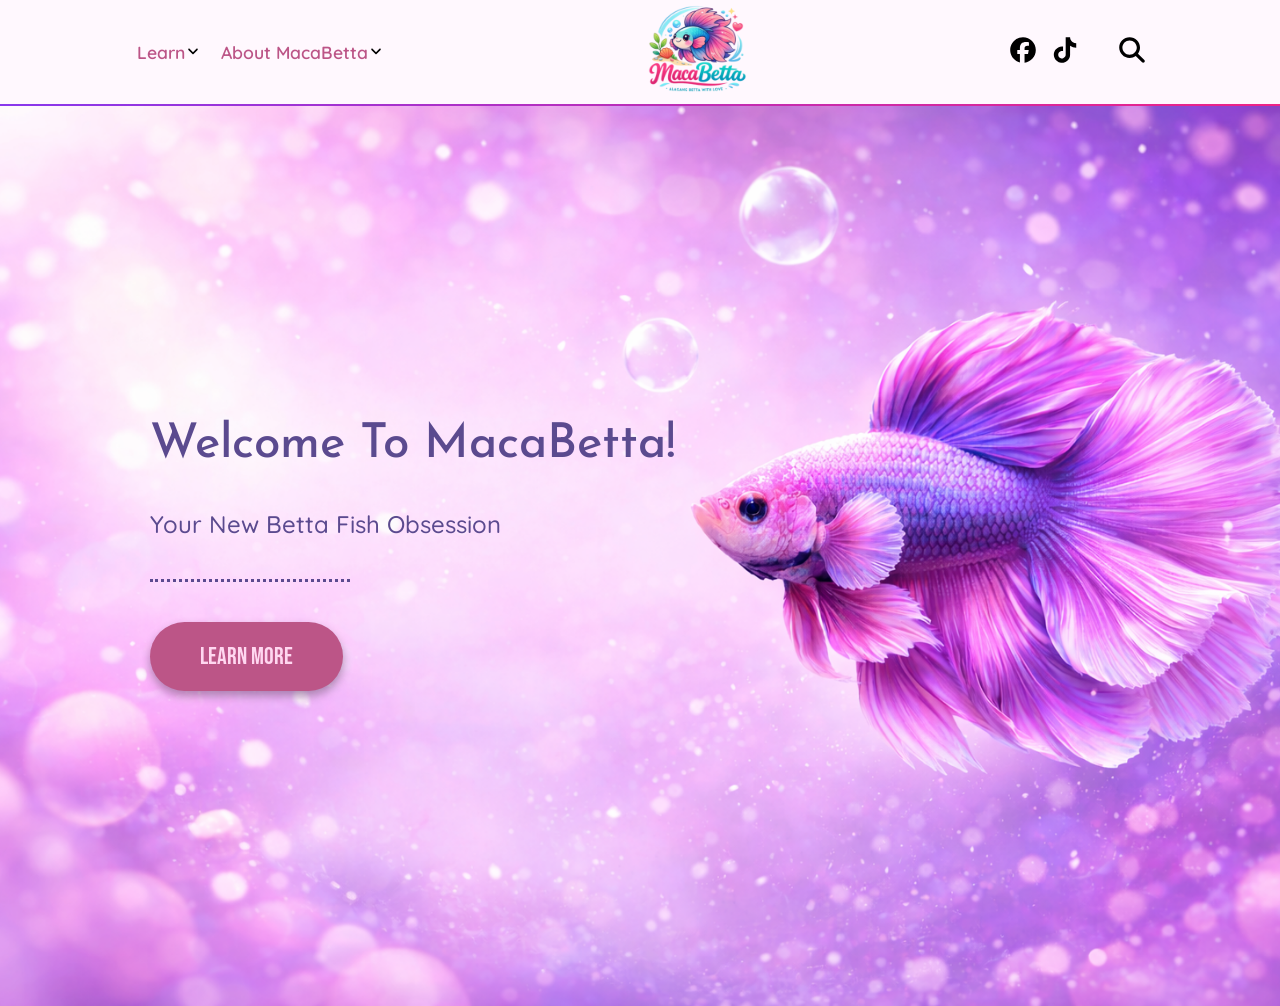
==== index.html @ 2a03c8c3 "further style" ====
<!DOCTYPE html>
<html lang="en">

<head>
  <meta charset="UTF-8">
  <meta name="viewport" content="width=device-width, initial-scale=1.0">
  <title>MacaBetta | Your Betta Fish Obsession!</title>
  <link rel="preconnect" href="https://fonts.googleapis.com">
  <link rel="preconnect" href="https://fonts.gstatic.com" crossorigin>
  <link rel="preconnect" href="https://fonts.googleapis.com">
  <link rel="preconnect" href="https://fonts.gstatic.com" crossorigin>
  <link rel="preconnect" href="https://fonts.googleapis.com">
  <link rel="preconnect" href="https://fonts.gstatic.com" crossorigin>
  <link
    href="https://fonts.googleapis.com/css2?family=Bebas+Neue&family=Fredoka:wght@300..700&family=Josefin+Sans:ital,wght@0,100..700;1,100..700&family=Poppins:ital,wght@0,100;0,200;0,300;0,400;0,500;0,600;0,700;0,800;0,900;1,100;1,200;1,300;1,400;1,500;1,600;1,700;1,800;1,900&family=Quicksand:wght@300..700&display=swap"
    rel="stylesheet">
  <link rel="stylesheet" href="style.css">
</head>

<body>
  <header>
    <div class="header-left-items-cont">
      <div class="learn-flex-cont">
        <div class="header-left-item-one">Learn</div>
        <div class="dropdown-icon"><img src="assets/icons/angle-down-solid-full.svg" alt="Dropdown Icon"></div>
      </div>
      <div class="about-macabetta-flex-cont">
        <div class="header-left-item-two">About MacaBetta</div>
        <div class="dropdown-icon"><img src="assets/icons/angle-down-solid-full.svg" alt="Dropdown Icon"></div>
      </div>
    </div>
    <a href="index.html"><img src="assets/images/MacaBettaLogo.png" alt="MacaBetta Logo" class="logo"></a>
    <div class="header-right-items-cont">
      <a href="https://www.facebook.com/macabettacutie" target="_blank" class="header-right-item-one"><img
          src="assets/icons/facebook-brands-solid-full.svg" alt="MacaBetta Facebook"></a>
      <a href="https://www.tiktok.com/@macabetta" target="_blank" class="header-right-item-two"><img
          src="assets/icons/tiktok-brands-solid-full.svg" alt="MacaBetta TikTok"></a>
      <a href="#" class="header-right-item-three"><img src="assets/icons/magnifying-glass-solid-full.svg"
          alt="Search"></a>
    </div>
  </header>
  <div class="gradient-under-header"></div>
  <section class="hero">
    <h1>Welcome To MacaBetta!</h1>
    <h3>Your New Betta Fish Obsession</h3>
    <div class="dotted"></div>
    <a class="button" href="index.html">Learn More</a>
  </section>

  <script src="script.js"></script>
  </link>
</body>

</html>
---- style.css ----
* {
  padding: 0;
  margin: 0;
  box-sizing: border-box;
  border: 0x solid red;
}

:root {
  --light-pink: #ffd7f0;
  --dark-pink: #bc5587;
  --light-purple: #C7B6F2;
  --dark-purple: #5B4A8F;
  --light-blue: #A8C7F7;
  --dark-blue: #315d9f;
  --light-turquoise: #BEE9F7;
  --dark-turquoise: #3d7f95;
  --off-white-blue: #F8F9FF;
  --off-white-pink: #FFF8FE;
  --off-white-yellow: #FFFFF8;
  --hot-pink: #ee2385;
  --hot-purple: #8837ec;
}

a {
  color: var(--light-pink);
  transition: color 0.5s;
  text-decoration: none;
}

a:hover {
  color: var(--dark-pink);
}

header {
  background-color: var(--off-white-pink);
  font-family: "Quicksand";
  font-weight: 600;
  font-size: 1.1rem;
}

.header-left-item-one,
.header-left-item-two {
  color: var(--dark-pink);
}

header,
.header-left-items-cont,
.header-right-items-cont {
  display: flex;
  flex-direction: row;
  align-items: center;
  justify-content: space-around;
}

.learn-flex-cont,
.about-macabetta-flex-cont {
  display: flex;
  flex-direction: row;
  align-items: center;
  justify-content: center;
  margin: 0 10px;
}

.dropdown-icon {
  width: 1rem;
}

.logo {
  max-width: 100px;
}

.header-right-item-one,
.header-right-item-two,
.header-right-item-three {
  width: 2rem;
  margin: 5px;
}

.header-right-item-three {
  margin-left: 30px;
}

.gradient-under-header {
  width: 100vw;
  height: 2px;
  background: linear-gradient(to right, var(--hot-purple), var(--hot-pink))
}

.hero {
  width: 100%;
  min-height: 100vh;
  background-image: url("assets/images/MacaBettaHeroImage.png");
  background-size: cover;
  background-position: center;
  background-repeat: no-repeat;
  display: flex;
  flex-direction: column;
  align-items: flex-start;
  justify-content: center;
}

.hero h1,
.hero h3,
.hero .button,
.dotted {
  margin: 20px 20px 20px 150px;
}

h1 {
  font-size: 3rem;
  font-family: "Josefin Sans";
  color: var(--dark-purple);
  font-weight: 500;
}

h3 {
  font-size: 1.5rem;
  font-family: "Quicksand";
  color: var(--dark-purple);
  font-weight: 500;
}

.dotted {
  border-top: 3px dotted var(--dark-purple);
  width: 200px;

}

.button {
  font-size: 1.5rem;
  font-family: "Bebas Neue";
  padding: 20px 50px;
  border-radius: 99px;
  background-color: var(--dark-pink);
  transition: background-color 0.5s;
  box-shadow: 0 5px 10px rgba(0, 0, 0, 0.3);
}

.button:hover {
  background-color: var(--light-pink);
}

@media (max-width: 768px) {
  header {
    flex-direction: column;
  }
}
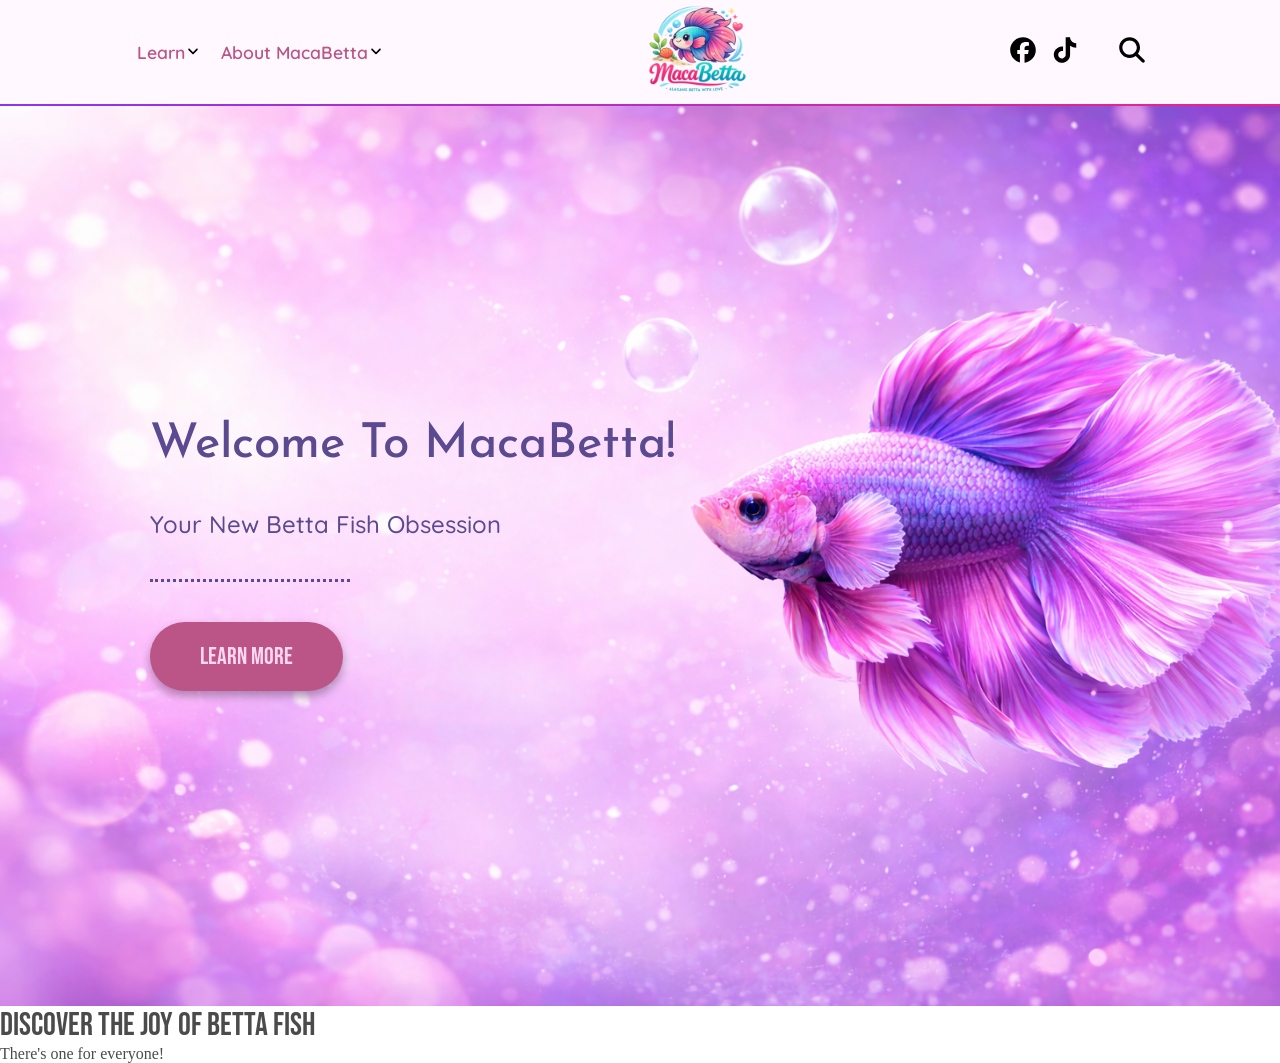
==== commit 9e92afc3: "update some things" ====
--- a/index.html
+++ b/index.html
@@ -46,6 +46,10 @@
     <div class="dotted"></div>
     <a class="button" href="index.html">Learn More</a>
   </section>
+  <section class="welcome-text siplme-flex">
+    <h2>Discover The Joy Of Betta Fish</h2>
+    <p>There's one for everyone!</p>
+  </section>
 
   <script src="script.js"></script>
   </link>
--- a/style.css
+++ b/style.css
@@ -113,11 +113,23 @@
   font-weight: 500;
 }
 
+h2 {
+  font-size: 2rem;
+  font-family: "Bebas Neue";
+  font-weight: 100;
+  color: rgb(75, 75, 75);
+}
+
 h3 {
   font-size: 1.5rem;
   font-family: "Quicksand";
   color: var(--dark-purple);
   font-weight: 500;
+}
+
+p {
+  font-family: "Fredoka";
+  color: rgb(75, 75, 75);
 }
 
 .dotted {
@@ -140,6 +152,19 @@
   background-color: var(--light-pink);
 }
 
+.simple-flex {
+  display: flex;
+  flex-direction: column;
+  align-items: center;
+  justify-content: space-around;
+  margin: 100px;
+}
+
+
+
+
+
+
 @media (max-width: 768px) {
   header {
     flex-direction: column;
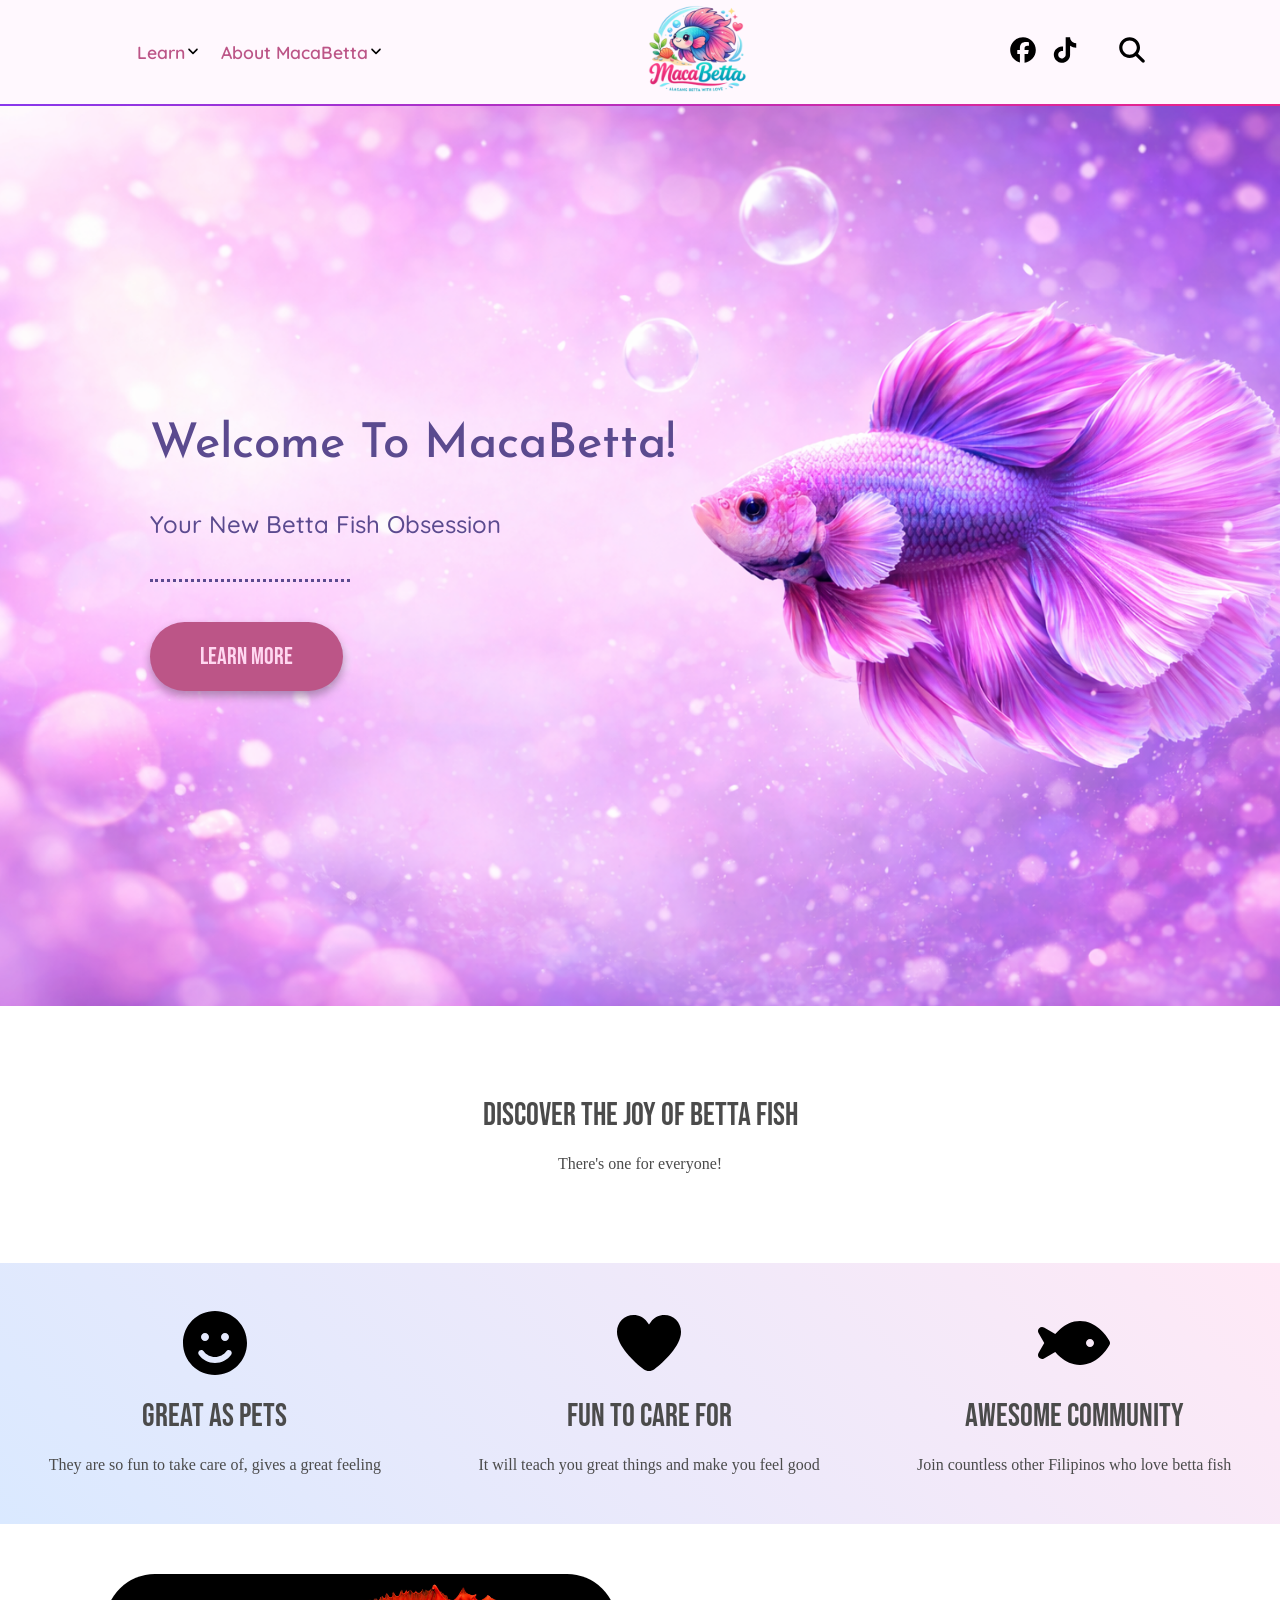
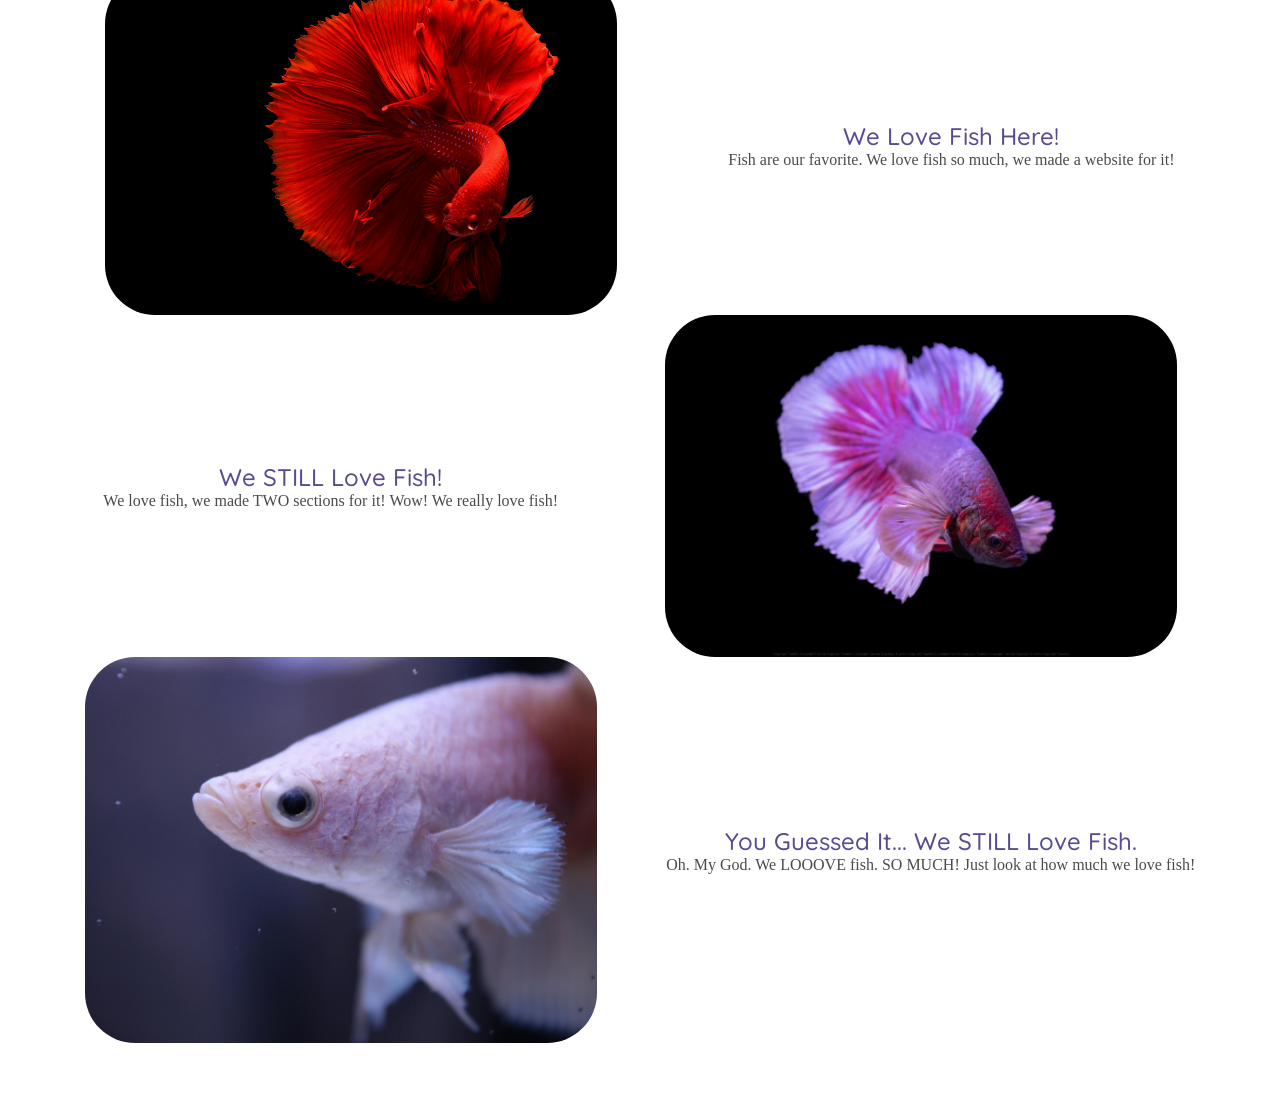
==== commit 59f2e103: "style homepage more" ====
--- a/index.html
+++ b/index.html
@@ -46,9 +46,49 @@
     <div class="dotted"></div>
     <a class="button" href="index.html">Learn More</a>
   </section>
-  <section class="welcome-text siplme-flex">
+  <section class="welcome-text flex-column">
     <h2>Discover The Joy Of Betta Fish</h2>
     <p>There's one for everyone!</p>
+  </section>
+  <section class="three-icons-section flex-row">
+    <div class="icon-one-cont">
+      <img src="assets/icons/face-smile-solid-full.svg" alt="Fish Icon" class="three-icons-section-icon">
+      <h2>Great As Pets</h2>
+      <p>They are so fun to take care of, gives a great feeling</p>
+    </div>
+    <div class="icon-two-cont">
+      <img src="assets/icons/heart-solid-full.svg" alt="Fish Icon" class="three-icons-section-icon">
+      <h2>Fun To Care For</h2>
+      <p>It will teach you great things and make you feel good</p>
+    </div>
+    <div class="icon-three-cont">
+      <img src="assets/icons/fish-solid-full.svg" alt="Fish Icon" class="three-icons-section-icon">
+      <h2>Awesome Community</h2>
+      <p>Join countless other Filipinos who love betta fish</p>
+    </div>
+  </section>
+  <section class="staggered-images-section">
+    <div class="staggered-div flex-row">
+      <img src="assets/images/pexels-chevanon-1335971.jpg" alt="Betta Fish Image">
+      <div class="staggered-cont">
+        <h3>We Love Fish Here!</h3>
+        <p>Fish are our favorite. We love fish so much, we made a website for it!</p>
+      </div>
+    </div>
+    <div class="staggered-div flex-row">
+      <div class="staggered-cont">
+        <h3>We STILL Love Fish!</h3>
+        <p>We love fish, we made TWO sections for it! Wow! We really love fish!</p>
+      </div>
+      <img src="assets/images/pexels-d-minh-ha-tu-n-2147504760-29704986.jpg" alt="Betta Fish Image">
+    </div>
+    <div class="staggered-div flex-row">
+      <img src="assets/images/pexels-thomas-jasper-26345569-6856795.jpg" alt="Betta Fish Image">
+      <div class="staggered-cont">
+        <h3>You Guessed It... We STILL Love Fish.</h3>
+        <p>Oh. My God. We LOOOVE fish. SO MUCH! Just look at how much we love fish!</p>
+      </div>
+    </div>
   </section>
 
   <script src="script.js"></script>
--- a/style.css
+++ b/style.css
@@ -2,14 +2,17 @@
   padding: 0;
   margin: 0;
   box-sizing: border-box;
-  border: 0x solid red;
+  border: 0px solid red;
 }
 
 :root {
+  --very-light-pink: #ffe9f6;
   --light-pink: #ffd7f0;
   --dark-pink: #bc5587;
+  --very-light-purple: #eae1ff;
   --light-purple: #C7B6F2;
   --dark-purple: #5B4A8F;
+  --very-light-blue: #dae9ff;
   --light-blue: #A8C7F7;
   --dark-blue: #315d9f;
   --light-turquoise: #BEE9F7;
@@ -152,15 +155,60 @@
   background-color: var(--light-pink);
 }
 
-.simple-flex {
+.flex-column {
   display: flex;
   flex-direction: column;
   align-items: center;
   justify-content: space-around;
-  margin: 100px;
-}
-
-
+  text-align: center;
+}
+
+.flex-row {
+  display: flex;
+  flex-direction: row;
+  align-items: center;
+  justify-content: space-around;
+  text-align: center;
+}
+
+.welcome-text {
+  margin: 80px;
+}
+
+.welcome-text h2,
+.welcome-text p {
+  margin: 10px;
+}
+
+.icon-one-cont,
+.icon-two-cont,
+.icon-three-cont {
+  margin: 30px;
+}
+
+.icon-one-cont p,
+.icon-two-cont p,
+.icon-three-cont p {
+  margin: 20px 0;
+}
+
+.three-icons-section {
+  background: linear-gradient(45deg, var(--very-light-blue), var(--very-light-pink));
+}
+
+.three-icons-section-icon {
+  width: 5rem;
+  margin: 10px 0;
+}
+
+.staggered-images-section {
+  margin: 50px;
+}
+
+.staggered-div img {
+  width: 40vw;
+  border-radius: 50px;
+}
 
 
 
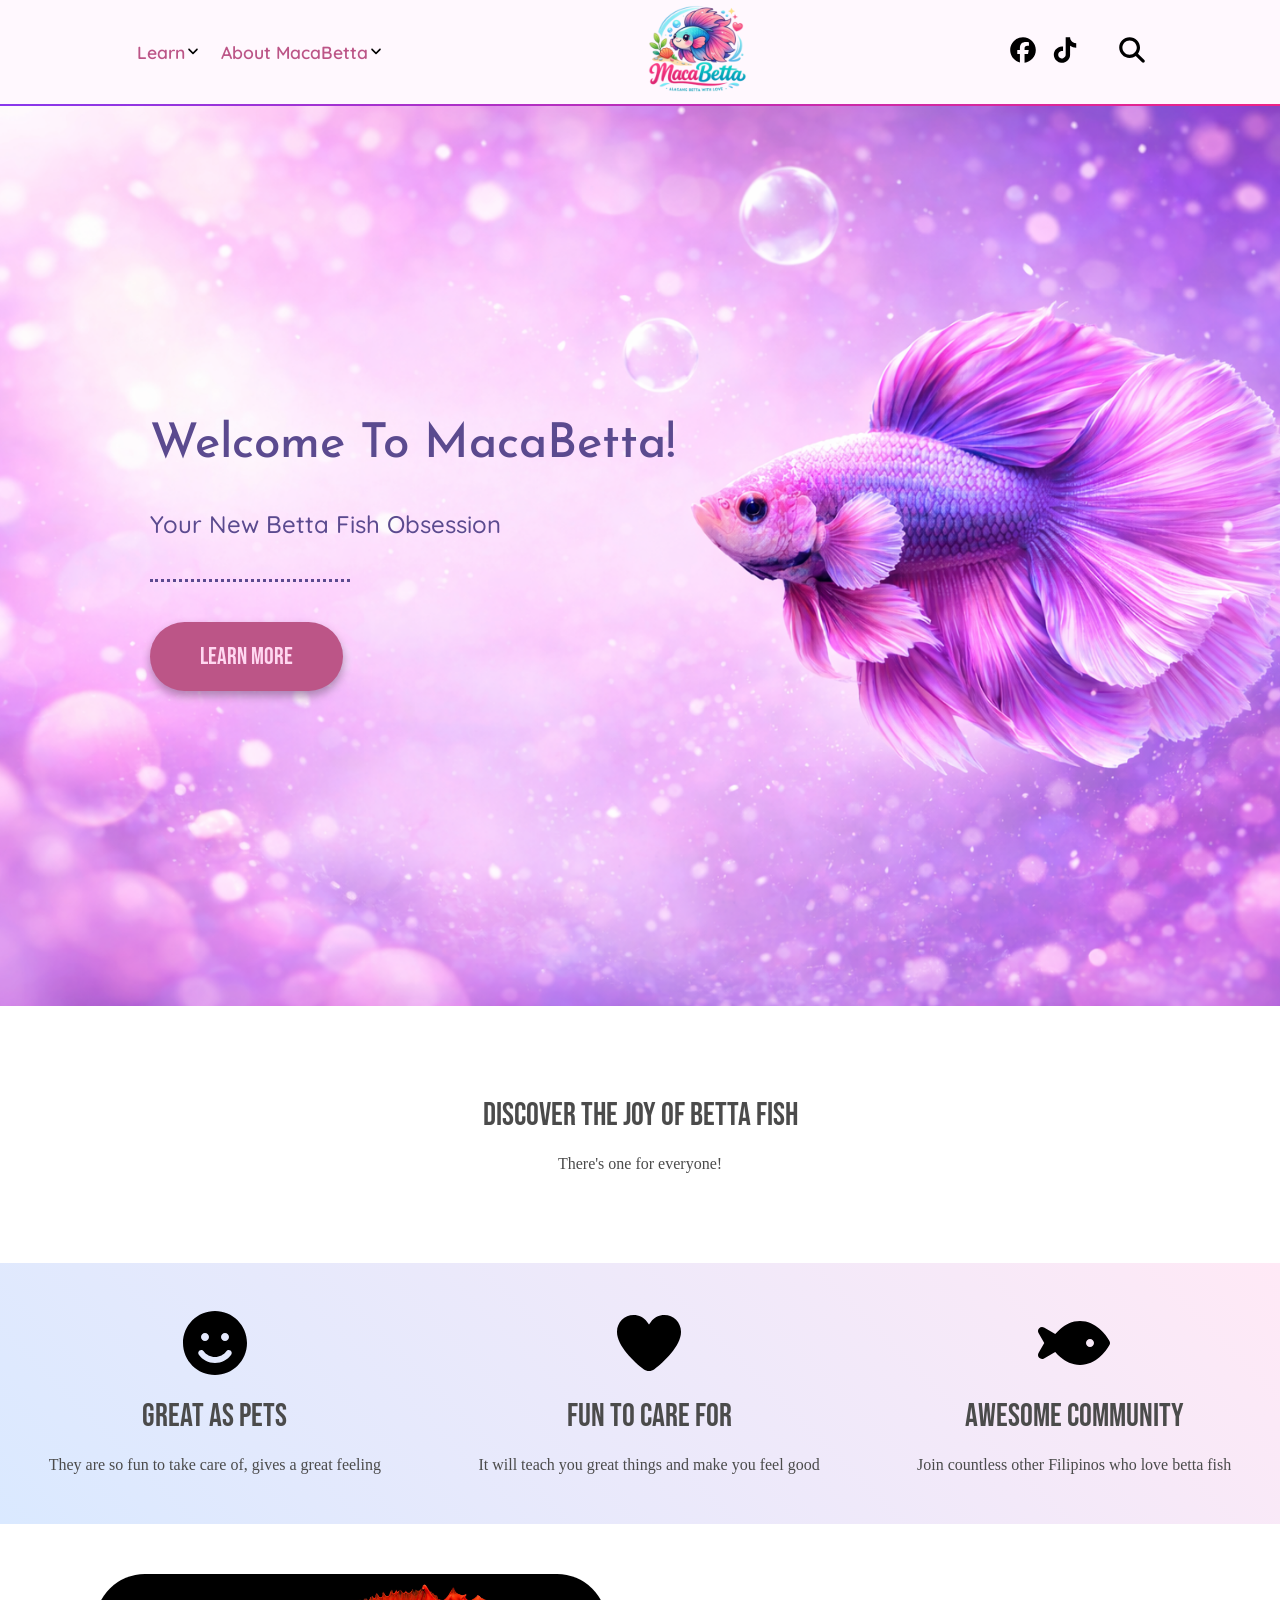
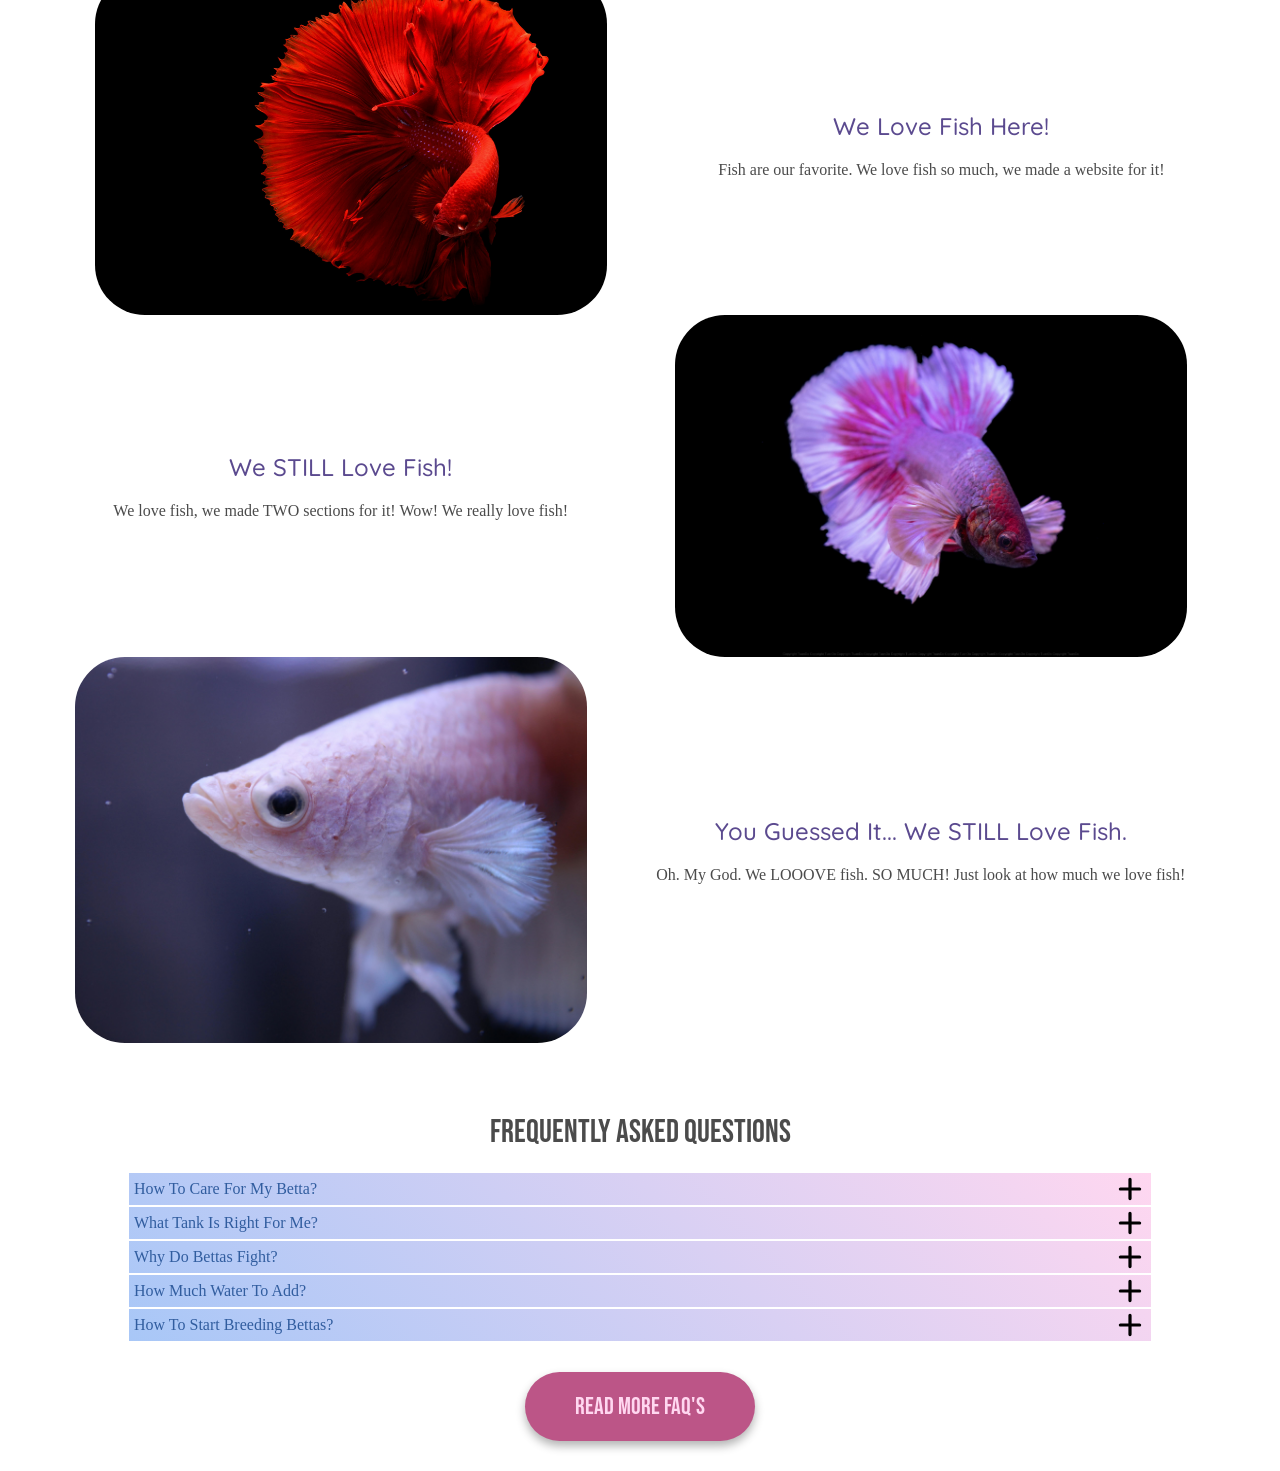
==== commit 52743305: "add faq section" ====
--- a/index.html
+++ b/index.html
@@ -71,24 +71,50 @@
     <div class="staggered-div flex-row">
       <img src="assets/images/pexels-chevanon-1335971.jpg" alt="Betta Fish Image">
       <div class="staggered-cont">
-        <h3>We Love Fish Here!</h3>
-        <p>Fish are our favorite. We love fish so much, we made a website for it!</p>
+        <h3 class="small-margin">We Love Fish Here!</h3>
+        <p class="small-margin">Fish are our favorite. We love fish so much, we made a website for it!</p>
       </div>
     </div>
     <div class="staggered-div flex-row">
       <div class="staggered-cont">
-        <h3>We STILL Love Fish!</h3>
-        <p>We love fish, we made TWO sections for it! Wow! We really love fish!</p>
+        <h3 class="small-margin">We STILL Love Fish!</h3>
+        <p class="small-margin">We love fish, we made TWO sections for it! Wow! We really love fish!</p>
       </div>
       <img src="assets/images/pexels-d-minh-ha-tu-n-2147504760-29704986.jpg" alt="Betta Fish Image">
     </div>
     <div class="staggered-div flex-row">
       <img src="assets/images/pexels-thomas-jasper-26345569-6856795.jpg" alt="Betta Fish Image">
       <div class="staggered-cont">
-        <h3>You Guessed It... We STILL Love Fish.</h3>
-        <p>Oh. My God. We LOOOVE fish. SO MUCH! Just look at how much we love fish!</p>
+        <h3 class="small-margin">You Guessed It... We STILL Love Fish.</h3>
+        <p class="small-margin">Oh. My God. We LOOOVE fish. SO MUCH! Just look at how much we love fish!</p>
       </div>
     </div>
+  </section>
+  <section class="faq-section flex-column">
+    <h2>Frequently Asked Questions</h3>
+      <div class="faq-cont">
+        <div class="faq-text-cont flex-row">
+          <h4>How To Care For My Betta?</h4>
+          <img src="assets/icons/plus-solid-full.svg" alt="Plus Sign" class="faq-icon">
+        </div>
+        <div class="faq-text-cont flex-row">
+          <h4>What Tank Is Right For Me?</h4>
+          <img src="assets/icons/plus-solid-full.svg" alt="Plus Sign" class="faq-icon">
+        </div>
+        <div class="faq-text-cont flex-row">
+          <h4>Why Do Bettas Fight?</h4>
+          <img src="assets/icons/plus-solid-full.svg" alt="Plus Sign" class="faq-icon">
+        </div>
+        <div class="faq-text-cont flex-row">
+          <h4>How Much Water To Add?</h4>
+          <img src="assets/icons/plus-solid-full.svg" alt="Plus Sign" class="faq-icon">
+        </div>
+        <div class="faq-text-cont flex-row">
+          <h4>How To Start Breeding Bettas?</h4>
+          <img src="assets/icons/plus-solid-full.svg" alt="Plus Sign" class="faq-icon">
+        </div>
+      </div>
+      <a href="#" class="faq-button button">Read More FAQ's</a>
   </section>
 
   <script src="script.js"></script>
--- a/style.css
+++ b/style.css
@@ -86,7 +86,7 @@
 .gradient-under-header {
   width: 100vw;
   height: 2px;
-  background: linear-gradient(to right, var(--hot-purple), var(--hot-pink))
+  background: linear-gradient(to right, var(--hot-purple), var(--hot-pink));
 }
 
 .hero {
@@ -128,6 +128,12 @@
   font-family: "Quicksand";
   color: var(--dark-purple);
   font-weight: 500;
+}
+
+h4 {
+  font-family: "Poppins";
+  font-weight: 400;
+  color: var(--dark-blue);
 }
 
 p {
@@ -210,6 +216,39 @@
   border-radius: 50px;
 }
 
+.small-margin {
+  margin: 20px;
+}
+
+.faq-section h2 {
+  margin: 20px;
+}
+
+.faq-cont {
+  background: linear-gradient(45deg, var(--light-blue), var(--light-pink));
+  width: 80vw;
+  text-align: start;
+}
+
+.faq-icon {
+  width: 2rem;
+}
+
+.faq-text-cont {
+  justify-content: space-between;
+  border: 1px solid white;
+}
+
+.faq-text-cont h4,
+.faq-text-cont img {
+  margin: 0 5px;
+}
+
+
+.faq-button {
+  margin: 30px;
+}
+
 
 
 
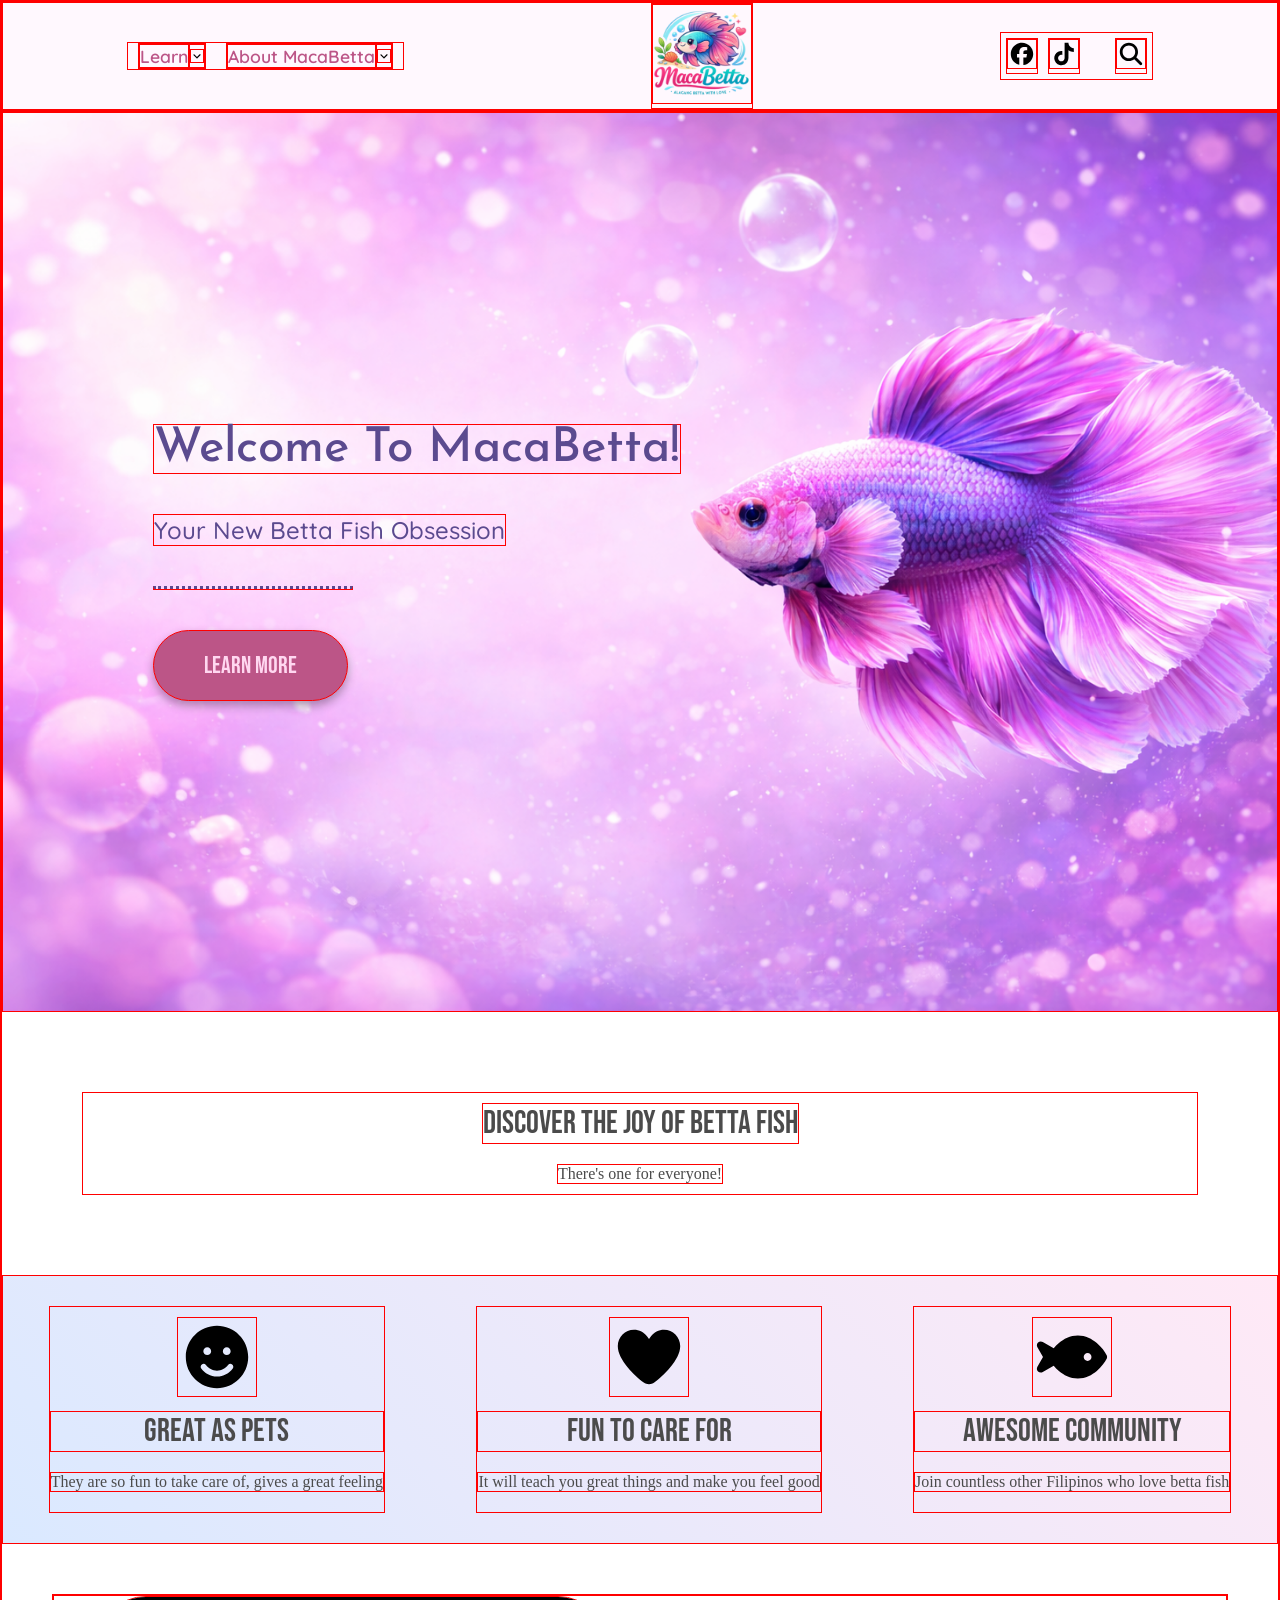
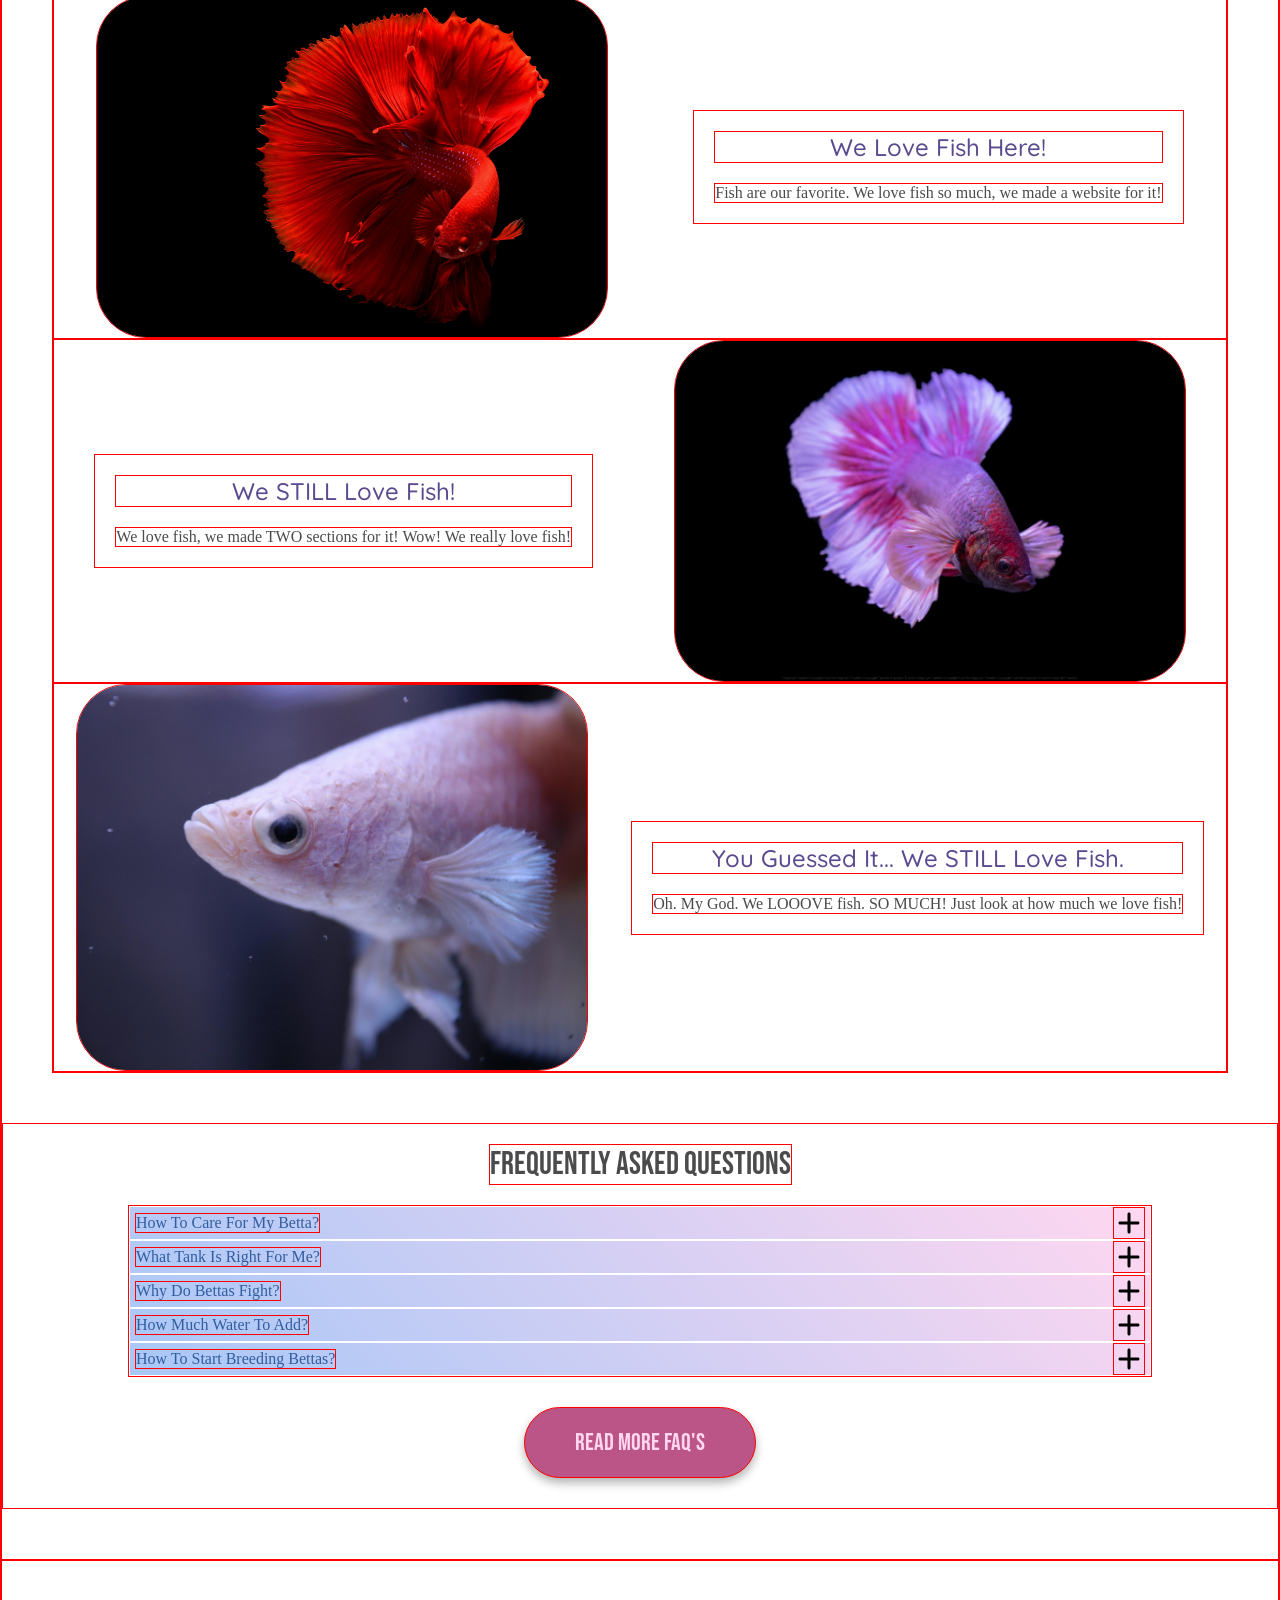
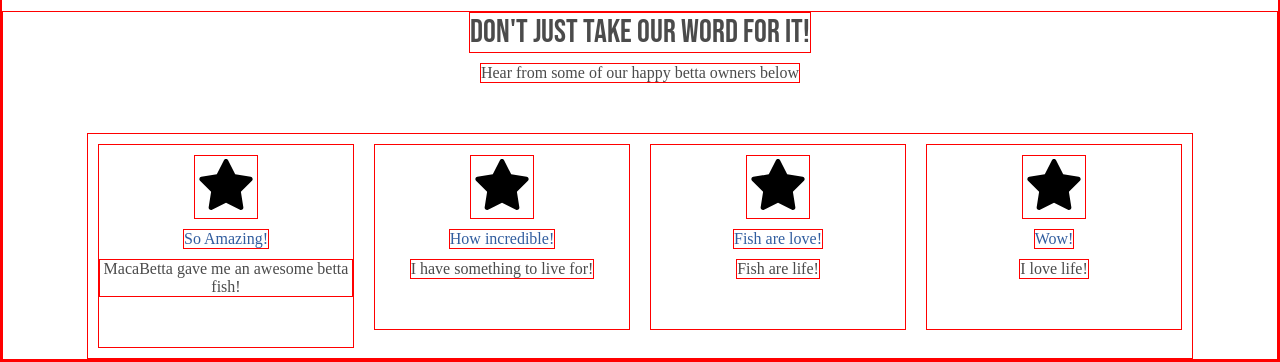
==== commit 2960789f: "create testimonial section" ====
--- a/index.html
+++ b/index.html
@@ -116,6 +116,33 @@
       </div>
       <a href="#" class="faq-button button">Read More FAQ's</a>
   </section>
+  <div class="space-between-sections"></div>
+  <section class="testimonials flex-column">
+    <h2>Don't Just Take Our Word For It!</h2>
+    <p>Hear from some of our happy betta owners below</p>
+    <div class="testimonials-reviews flex-row">
+      <div class="review flex-column">
+        <img src="assets/icons/star-solid-full.svg" alt="Star Icon" class="review-star-icon">
+        <h4>So Amazing!</h4>
+        <p>MacaBetta gave me an awesome betta fish!</p>
+      </div>
+      <div class="review flex-column">
+        <img src="assets/icons/star-solid-full.svg" alt="Star Icon" class="review-star-icon">
+        <h4>How incredible!</h4>
+        <p>I have something to live for!</p>
+      </div>
+      <div class="review flex-column">
+        <img src="assets/icons/star-solid-full.svg" alt="Star Icon" class="review-star-icon">
+        <h4>Fish are love!</h4>
+        <p>Fish are life!</p>
+      </div>
+      <div class="review flex-column">
+        <img src="assets/icons/star-solid-full.svg" alt="Star Icon" class="review-star-icon">
+        <h4>Wow!</h4>
+        <p>I love life!</p>
+      </div>
+    </div>
+  </section>
 
   <script src="script.js"></script>
   </link>
--- a/style.css
+++ b/style.css
@@ -2,7 +2,7 @@
   padding: 0;
   margin: 0;
   box-sizing: border-box;
-  border: 0px solid red;
+  border: 1px solid red;
 }
 
 :root {
@@ -200,6 +200,7 @@
 
 .three-icons-section {
   background: linear-gradient(45deg, var(--very-light-blue), var(--very-light-pink));
+  align-items: flex-start;
 }
 
 .three-icons-section-icon {
@@ -249,7 +250,31 @@
   margin: 30px;
 }
 
-
+.space-between-sections {
+  margin: 50px 0;
+}
+
+.review-star-icon {
+  width: 4rem;
+}
+
+.testimonials p {
+  margin-bottom: 50px;
+  margin-top: 10px;
+}
+
+.testimonials-reviews {
+  align-items: flex-start;
+}
+
+.review {
+  width: 20vw;
+  margin: 10px;
+}
+
+.review-star-icon {
+  margin: 10px;
+}
 
 
 @media (max-width: 768px) {
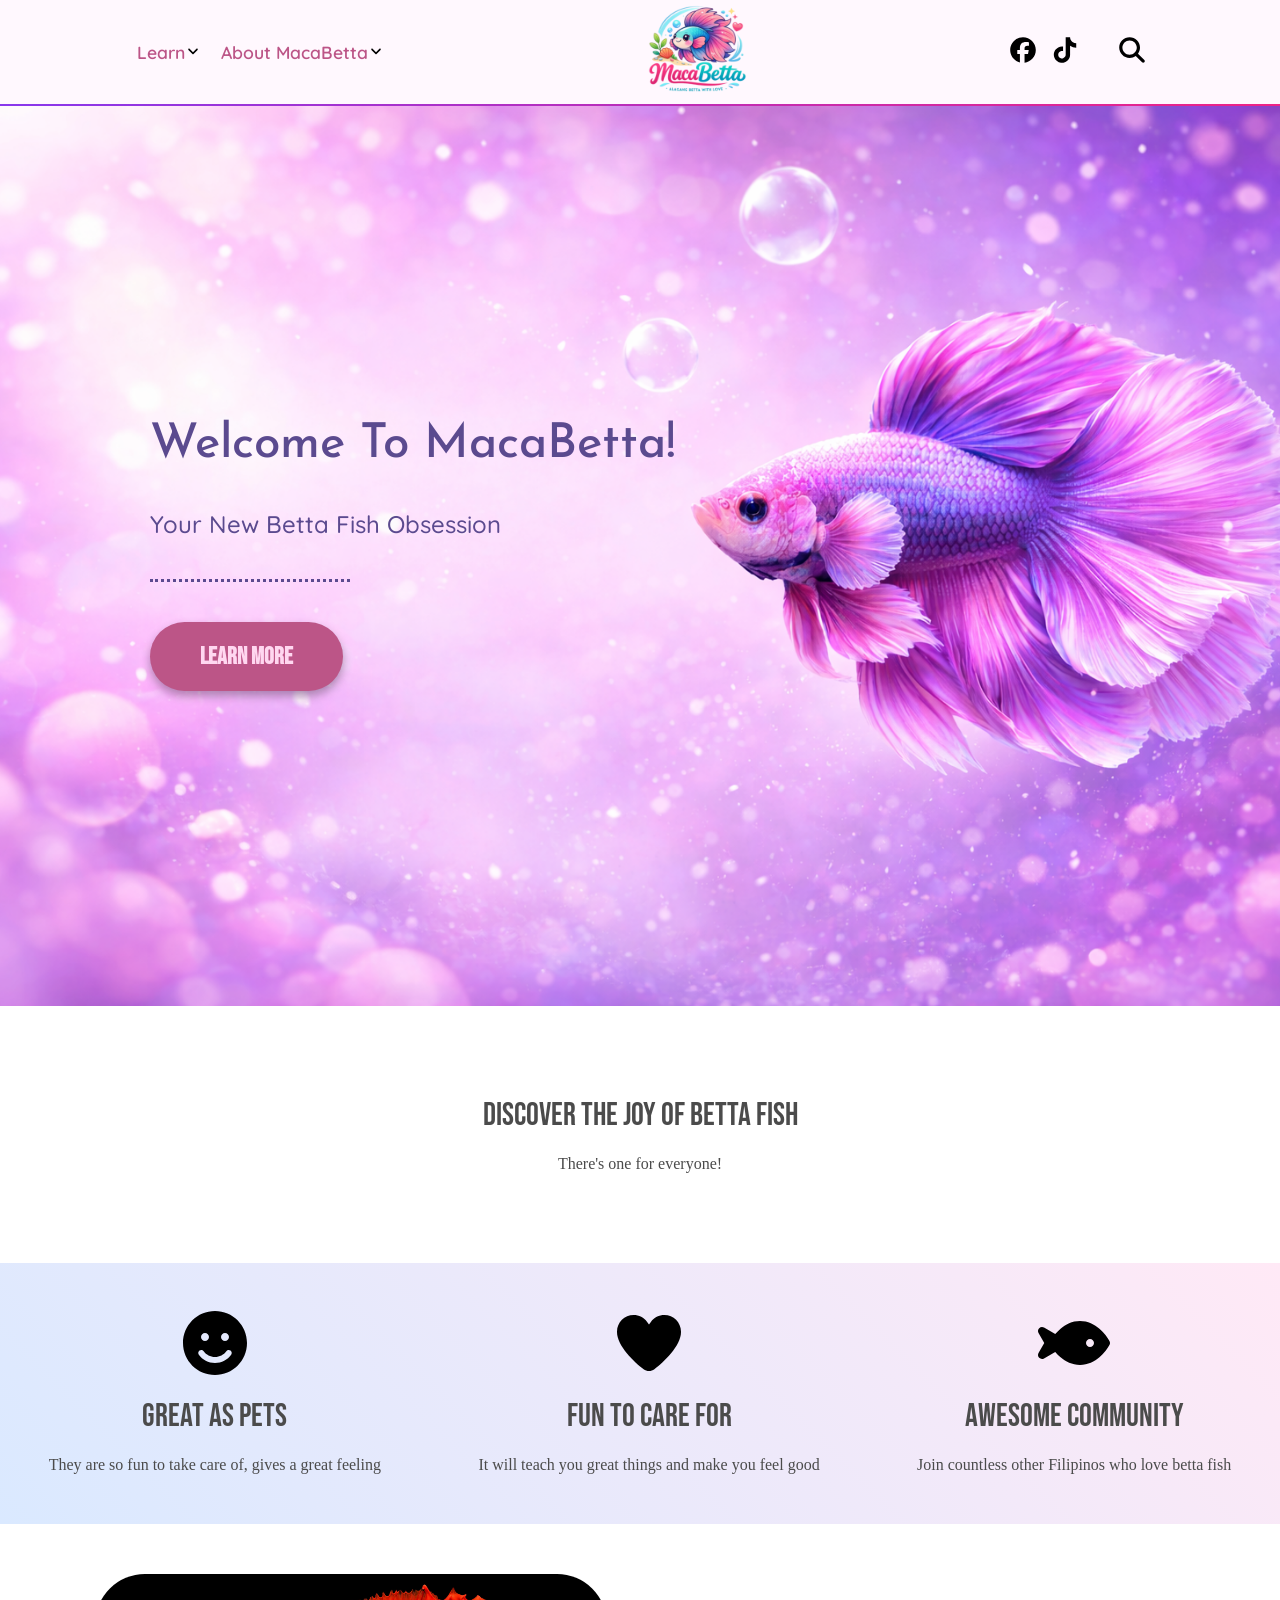
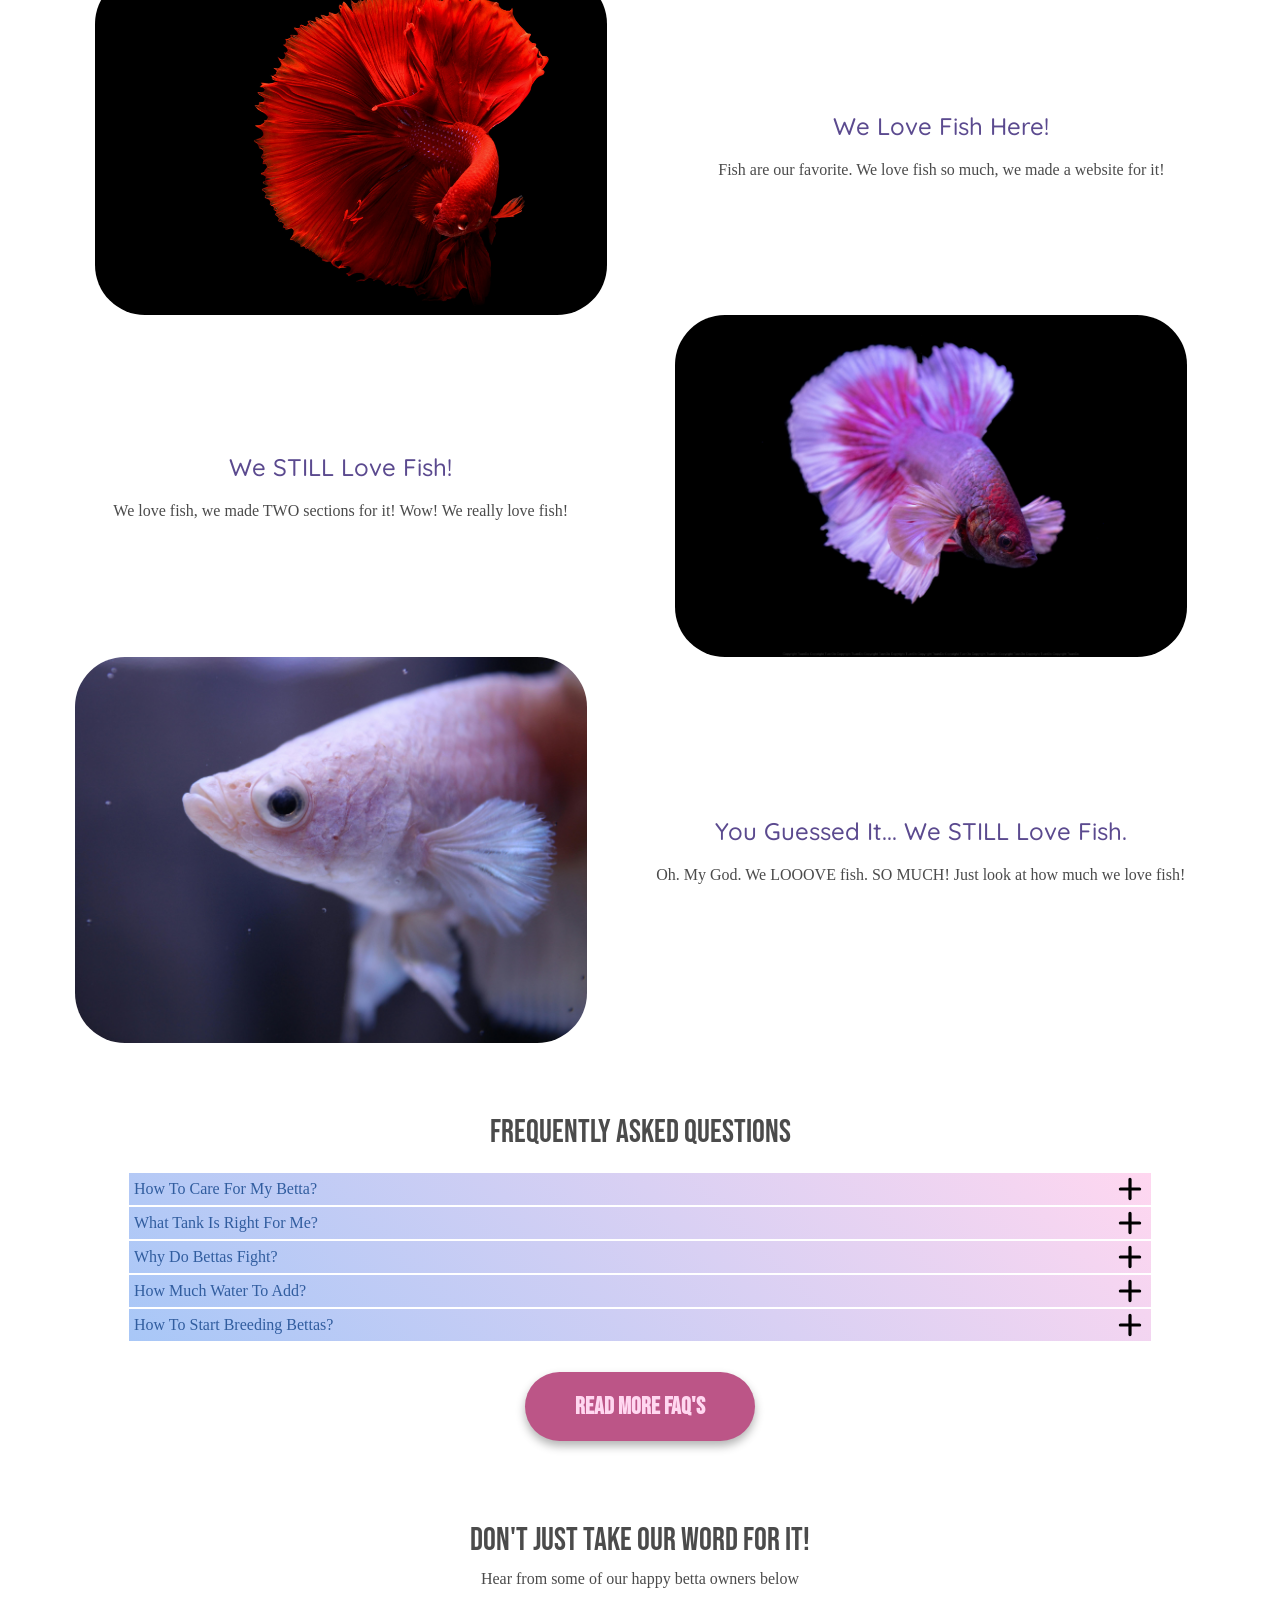
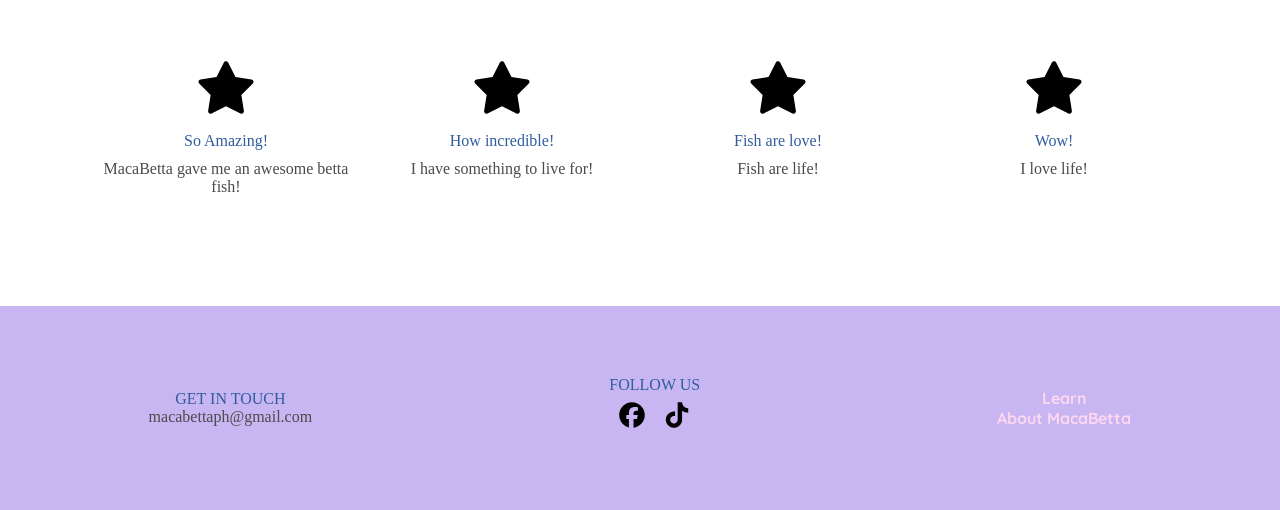
==== commit b40b2ee0: "add footer" ====
--- a/index.html
+++ b/index.html
@@ -143,6 +143,28 @@
       </div>
     </div>
   </section>
+  <div class="space-between-sections"></div>
+  <footer>
+    <div class="footer-flex-cont flex-row">
+      <div class="left-footer-cont">
+        <h4>GET IN TOUCH</h4>
+        <p>macabettaph@gmail.com</p>
+      </div>
+      <div class="middle-footer-cont">
+        <h4>FOLLOW US</h4>
+        <div class="social-cont flex-row">
+          <a href="https://www.facebook.com/macabettacutie" target="_blank" class="header-right-item-one"><img
+              src="assets/icons/facebook-brands-solid-full.svg" alt="MacaBetta Facebook"></a>
+          <a href="https://www.tiktok.com/@macabetta" target="_blank" class="header-right-item-two"><img
+              src="assets/icons/tiktok-brands-solid-full.svg" alt="MacaBetta TikTok"></a>
+        </div>
+      </div>
+      <div class="right-footer-cont flex-column">
+        <a href="#">Learn</a>
+        <a href="#">About MacaBetta</a>
+      </div>
+    </div>
+  </footer>
 
   <script src="script.js"></script>
   </link>
--- a/style.css
+++ b/style.css
@@ -2,7 +2,7 @@
   padding: 0;
   margin: 0;
   box-sizing: border-box;
-  border: 1px solid red;
+  border: 0px solid red;
 }
 
 :root {
@@ -28,6 +28,8 @@
   color: var(--light-pink);
   transition: color 0.5s;
   text-decoration: none;
+  font-family: "Quicksand";
+  font-weight: 900;
 }
 
 a:hover {
@@ -84,7 +86,6 @@
 }
 
 .gradient-under-header {
-  width: 100vw;
   height: 2px;
   background: linear-gradient(to right, var(--hot-purple), var(--hot-pink));
 }
@@ -276,6 +277,11 @@
   margin: 10px;
 }
 
+footer {
+  background-color: var(--light-purple);
+  padding: 70px 0;
+}
+
 
 @media (max-width: 768px) {
   header {
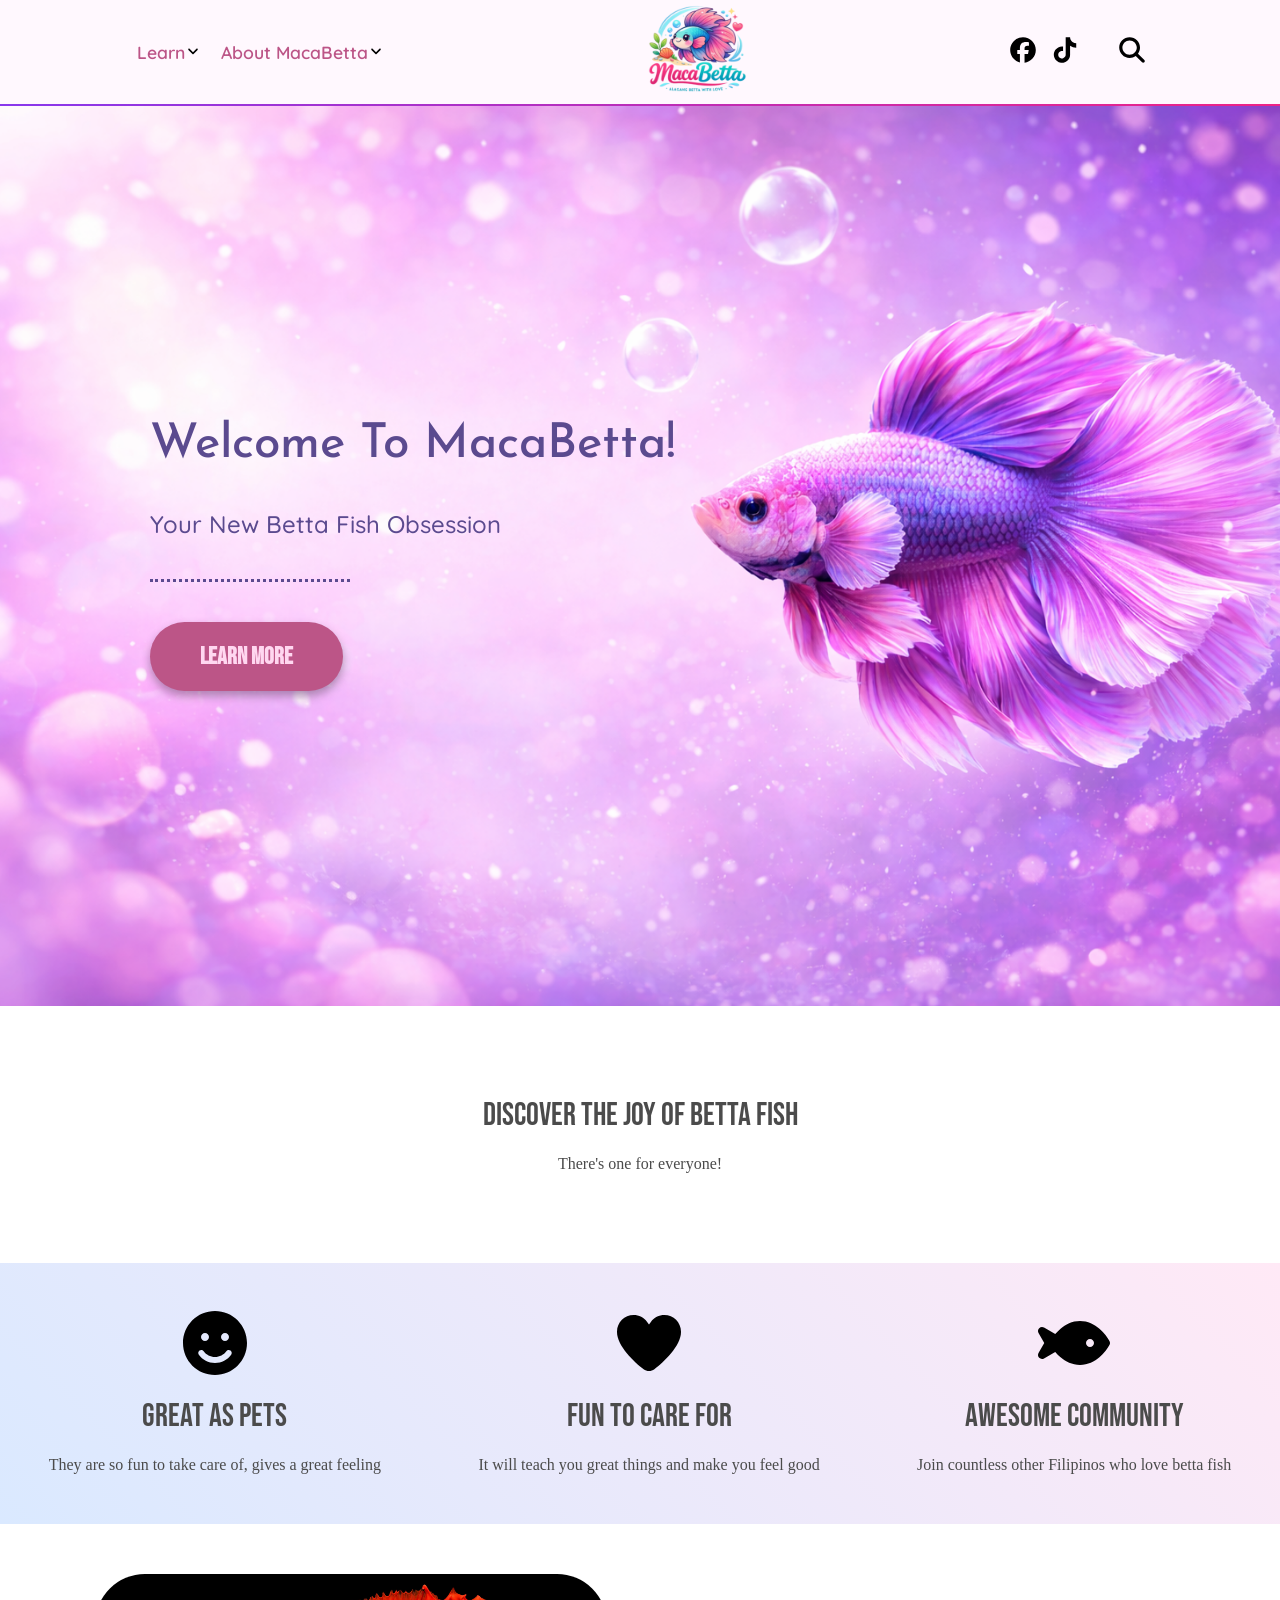
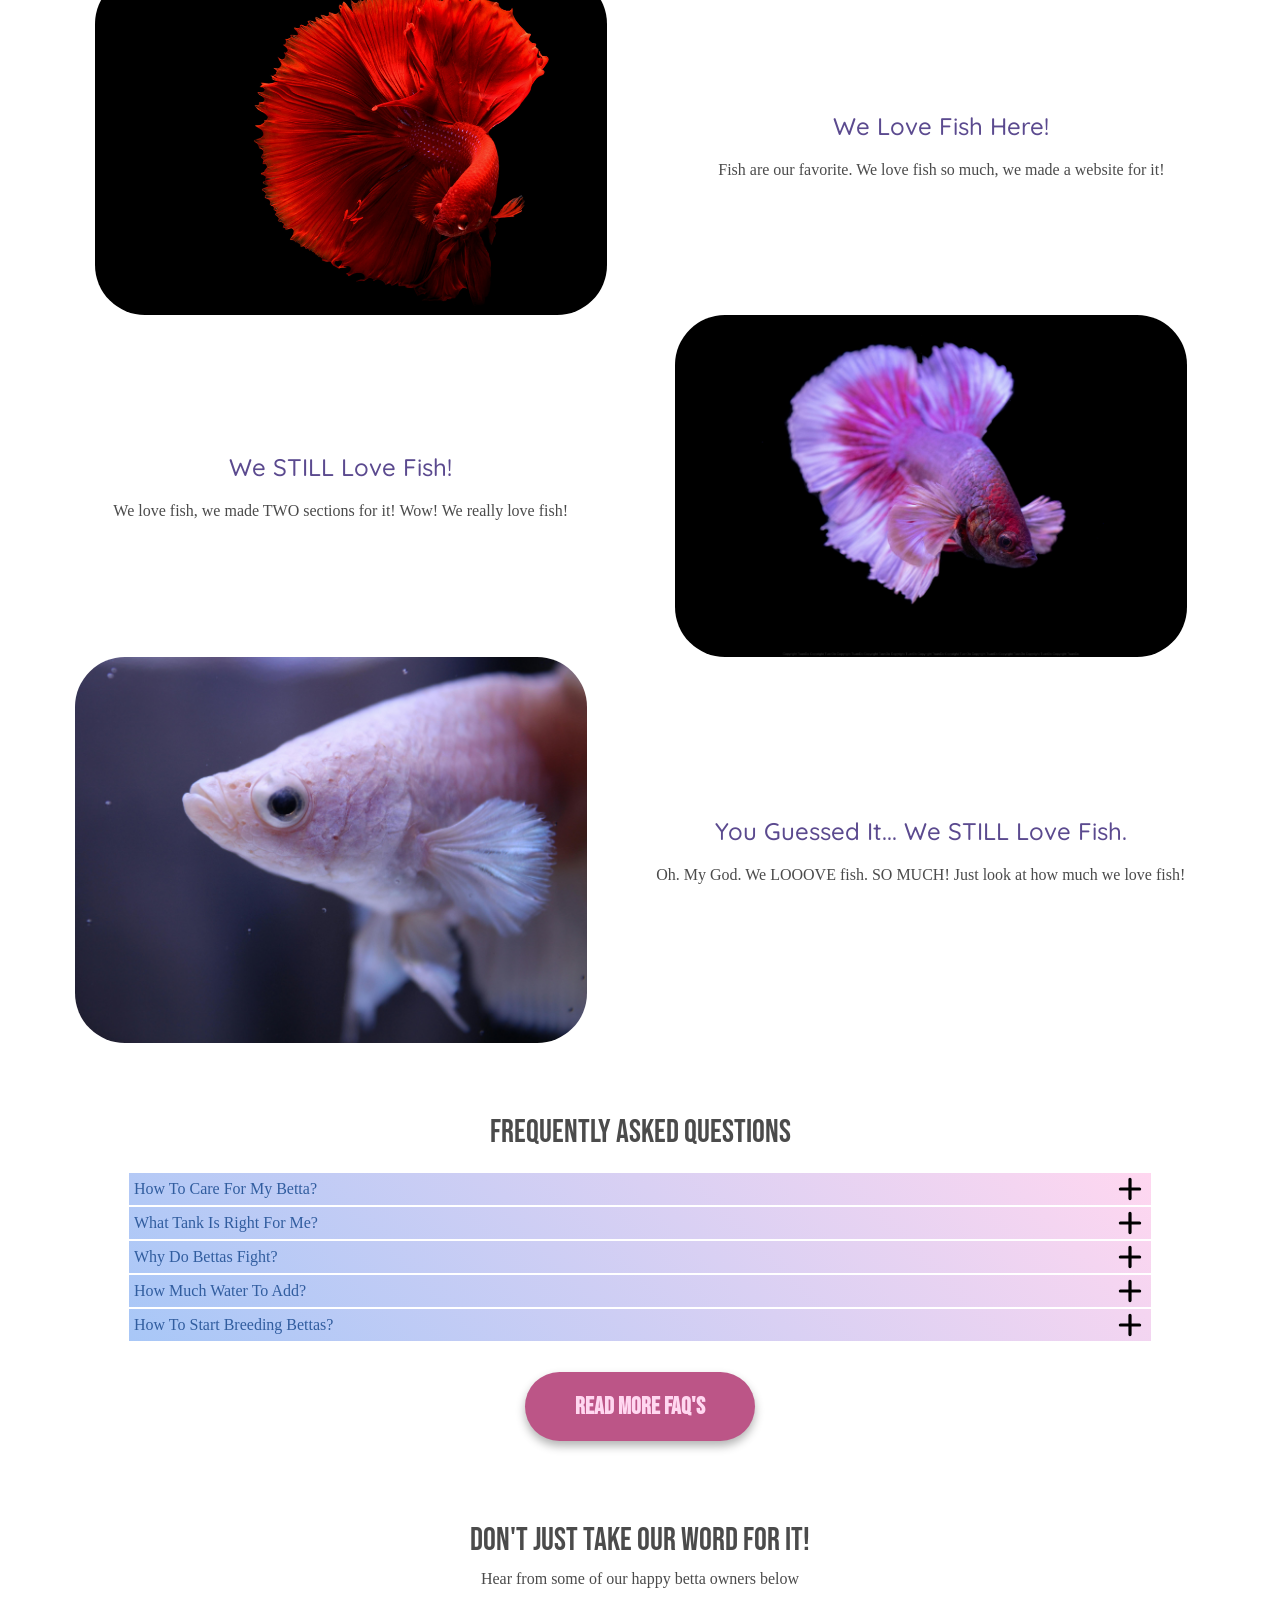
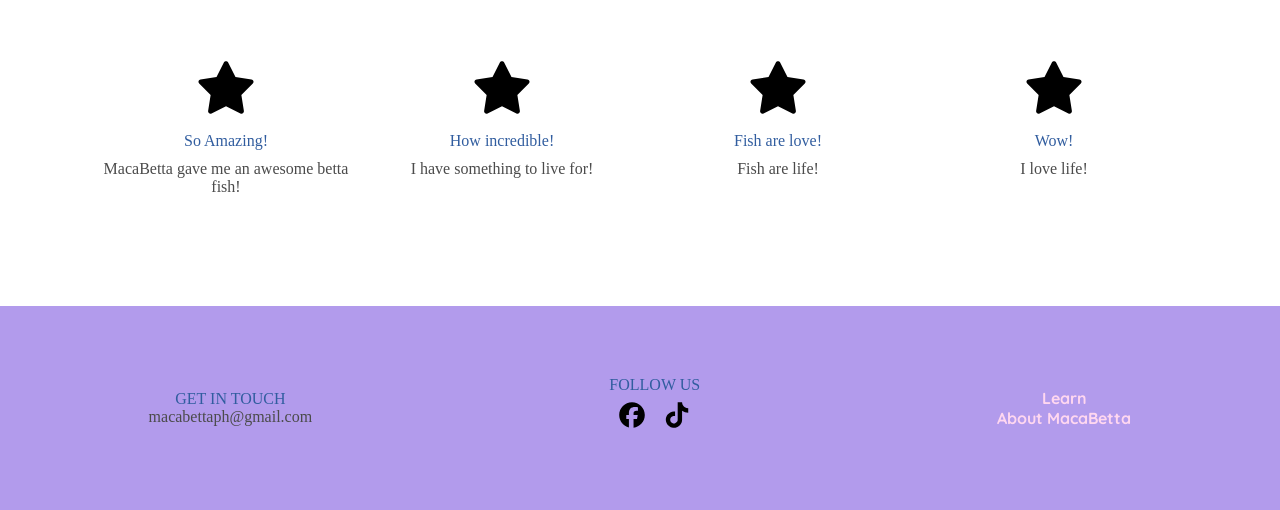
==== commit b4401b23: "style some things" ====
--- a/index.html
+++ b/index.html
@@ -160,14 +160,13 @@
         </div>
       </div>
       <div class="right-footer-cont flex-column">
-        <a href="#">Learn</a>
-        <a href="#">About MacaBetta</a>
+        <a href="learn.html">Learn</a>
+        <a href="aboutmacabetta.html">About MacaBetta</a>
       </div>
     </div>
   </footer>
 
   <script src="script.js"></script>
-  </link>
 </body>
 
 </html>
--- a/style.css
+++ b/style.css
@@ -11,6 +11,7 @@
   --dark-pink: #bc5587;
   --very-light-purple: #eae1ff;
   --light-purple: #C7B6F2;
+  --medium-purple: #b29bec;
   --dark-purple: #5B4A8F;
   --very-light-blue: #dae9ff;
   --light-blue: #A8C7F7;
@@ -278,7 +279,7 @@
 }
 
 footer {
-  background-color: var(--light-purple);
+  background-color: var(--medium-purple);
   padding: 70px 0;
 }
 
